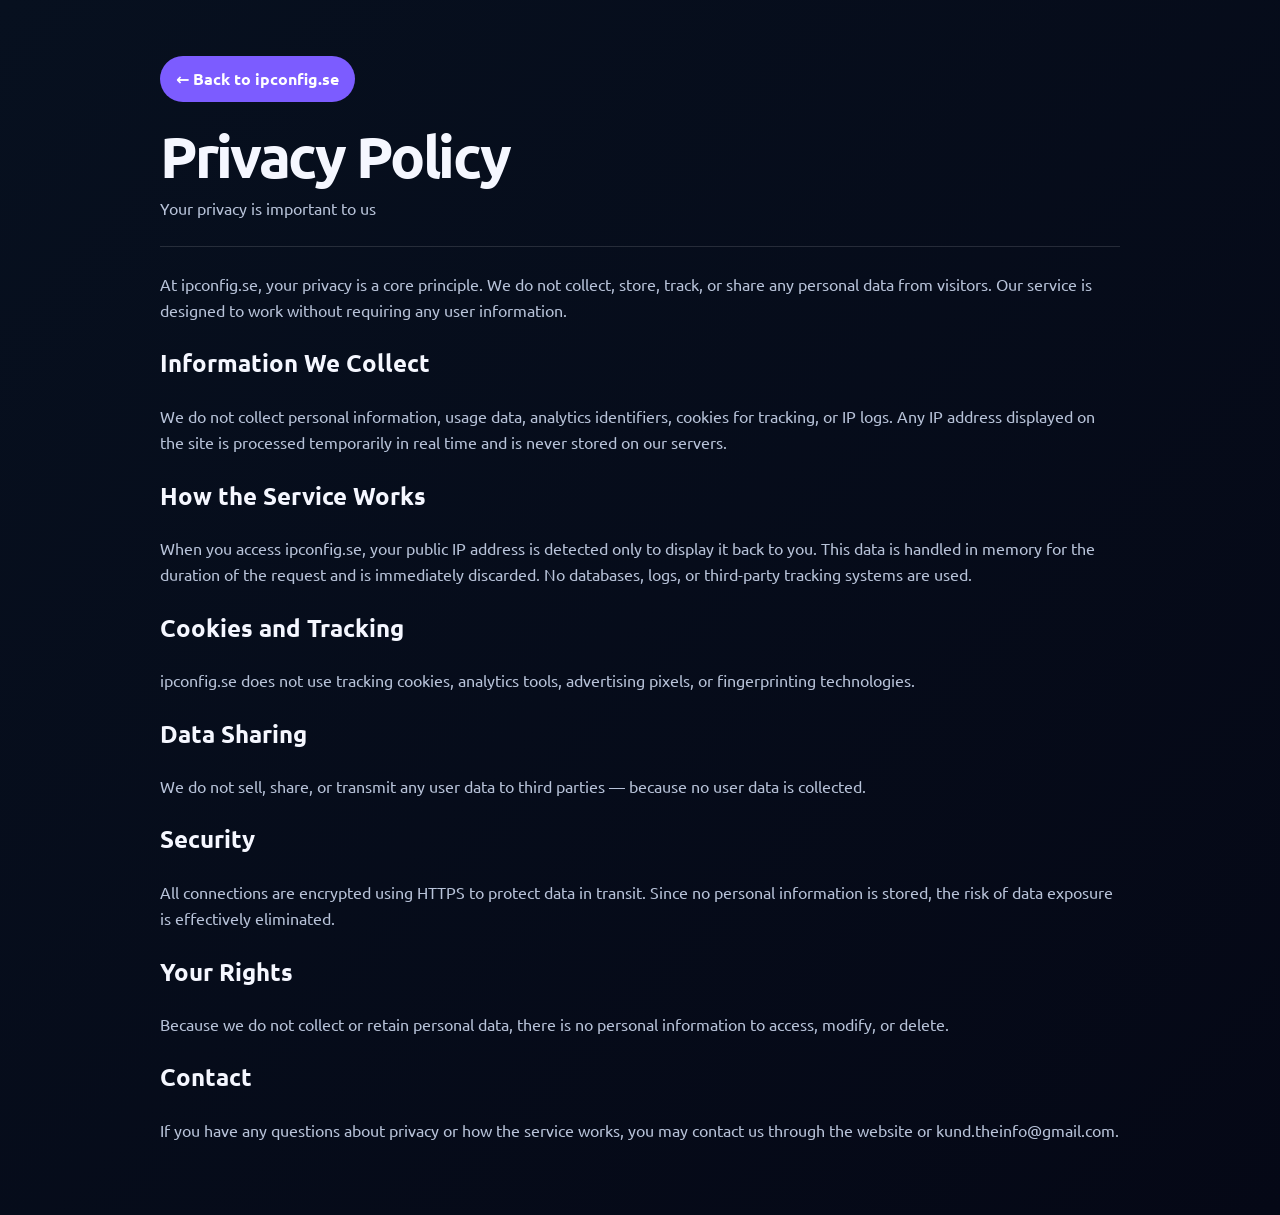
==== privacy/index.html @ f3be7ea0 "Add files via upload" ====
<!doctype html>
<html lang="sv">
<head>
<meta charset="utf-8">
<meta name="viewport" content="width=device-width,initial-scale=1">
<meta name="author" content="Luki Hackwell">
<meta name="description" content="Privacy Policy for ipconfig.se">
<meta name="keywords" content="Privacy, Policy">
<meta property="og:title" content="Privacy Policy / ipconfig.se">
<meta property="og:description" content="Privacy Policy for ipconfig.se">
<title>Privacy Policy / ipconfig.se</title>
<link rel="preconnect" href="https://fonts.googleapis.com">
<link href="https://fonts.googleapis.com/css2?family=Ubuntu:wght@400;500;700&display=swap" rel="stylesheet">
<style>
body{margin:0;font-family:Ubuntu,system-ui,sans-serif;line-height:1.65;color:#f5f7ff;background:linear-gradient(135deg,#07101f,#050816)}
.wrap{width:min(960px,calc(100% - 32px));margin:0 auto;padding:56px 0}
h1{font-size:clamp(34px,5vw,58px);line-height:1.05;letter-spacing:-.04em;margin:24px 0 8px}
.subtitle,p{color:#b8c3d9}.separator{height:1px;background:rgba(255,255,255,.13);margin:24px 0}
.btn-primary{padding:10px 16px;border:0;border-radius:999px;background:#7c5cff;color:#fff;font:inherit;font-weight:700;cursor:pointer}
a{color:#9db7ff}
</style>
</head>
<body>
<div class="wrap">
    <div class="hero">
        <a href="https://ipconfig.se/"><button class="btn-primary">← Back to ipconfig.se</button></a>
        <h1>Privacy Policy</h1>
        <div class="subtitle">Your privacy is important to us</div>
        <div class="separator"></div>
        <section>
            <p>
                At ipconfig.se, your privacy is a core principle. We do not collect, store, track, or share any personal data from visitors.
                Our service is designed to work without requiring any user information.
            </p>

            <h2>Information We Collect</h2>
            <p>
                We do not collect personal information, usage data, analytics identifiers, cookies for tracking, or IP logs.
                Any IP address displayed on the site is processed temporarily in real time and is never stored on our servers.
            </p>

            <h2>How the Service Works</h2>
            <p>
                When you access ipconfig.se, your public IP address is detected only to display it back to you.
                This data is handled in memory for the duration of the request and is immediately discarded.
                No databases, logs, or third-party tracking systems are used.
            </p>

            <h2>Cookies and Tracking</h2>
            <p>
                ipconfig.se does not use tracking cookies, analytics tools, advertising pixels, or fingerprinting technologies.
            </p>

            <h2>Data Sharing</h2>
            <p>
                We do not sell, share, or transmit any user data to third parties — because no user data is collected.
            </p>

            <h2>Security</h2>
            <p>
                All connections are encrypted using HTTPS to protect data in transit.
                Since no personal information is stored, the risk of data exposure is effectively eliminated.
            </p>

            <h2>Your Rights</h2>
            <p>
                Because we do not collect or retain personal data, there is no personal information to access, modify, or delete.
            </p>

            <h2>Contact</h2>
            <p>
                If you have any questions about privacy or how the service works, you may contact us through the website or kund.theinfo@gmail.com.
            </p>
        </section>
    </div>
</div>
</body>
</html>
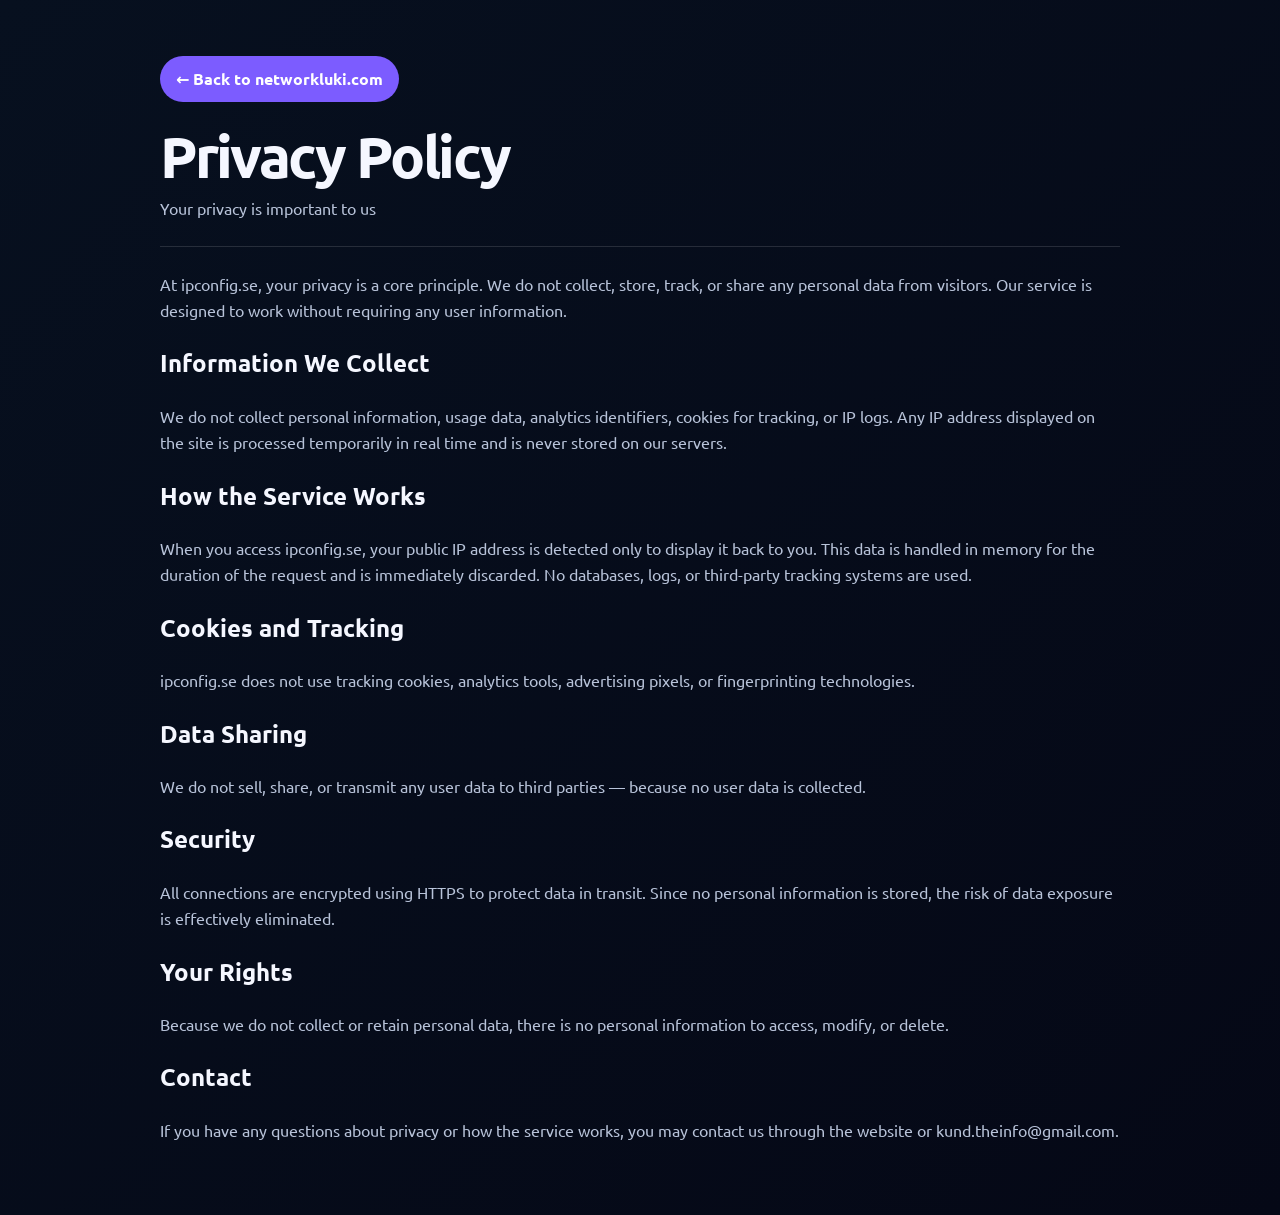
==== commit 17ed3a17: "Update privacy policy references to networkluki.com" ====
--- a/privacy/index.html
+++ b/privacy/index.html
@@ -4,11 +4,11 @@
 <meta charset="utf-8">
 <meta name="viewport" content="width=device-width,initial-scale=1">
 <meta name="author" content="Luki Hackwell">
-<meta name="description" content="Privacy Policy for ipconfig.se">
+<meta name="description" content="Privacy Policy for networkluki.com">
 <meta name="keywords" content="Privacy, Policy">
-<meta property="og:title" content="Privacy Policy / ipconfig.se">
-<meta property="og:description" content="Privacy Policy for ipconfig.se">
-<title>Privacy Policy / ipconfig.se</title>
+<meta property="og:title" content="Privacy Policy / networkluki.com">
+<meta property="og:description" content="Privacy Policy for networkluki.com">
+<title>Privacy Policy / networkluki.com</title>
 <link rel="preconnect" href="https://fonts.googleapis.com">
 <link href="https://fonts.googleapis.com/css2?family=Ubuntu:wght@400;500;700&display=swap" rel="stylesheet">
 <style>
@@ -23,7 +23,7 @@
 <body>
 <div class="wrap">
     <div class="hero">
-        <a href="https://ipconfig.se/"><button class="btn-primary">← Back to ipconfig.se</button></a>
+        <a href="networkluki.com"><button class="btn-primary">← Back to networkluki.com</button></a>
         <h1>Privacy Policy</h1>
         <div class="subtitle">Your privacy is important to us</div>
         <div class="separator"></div>
